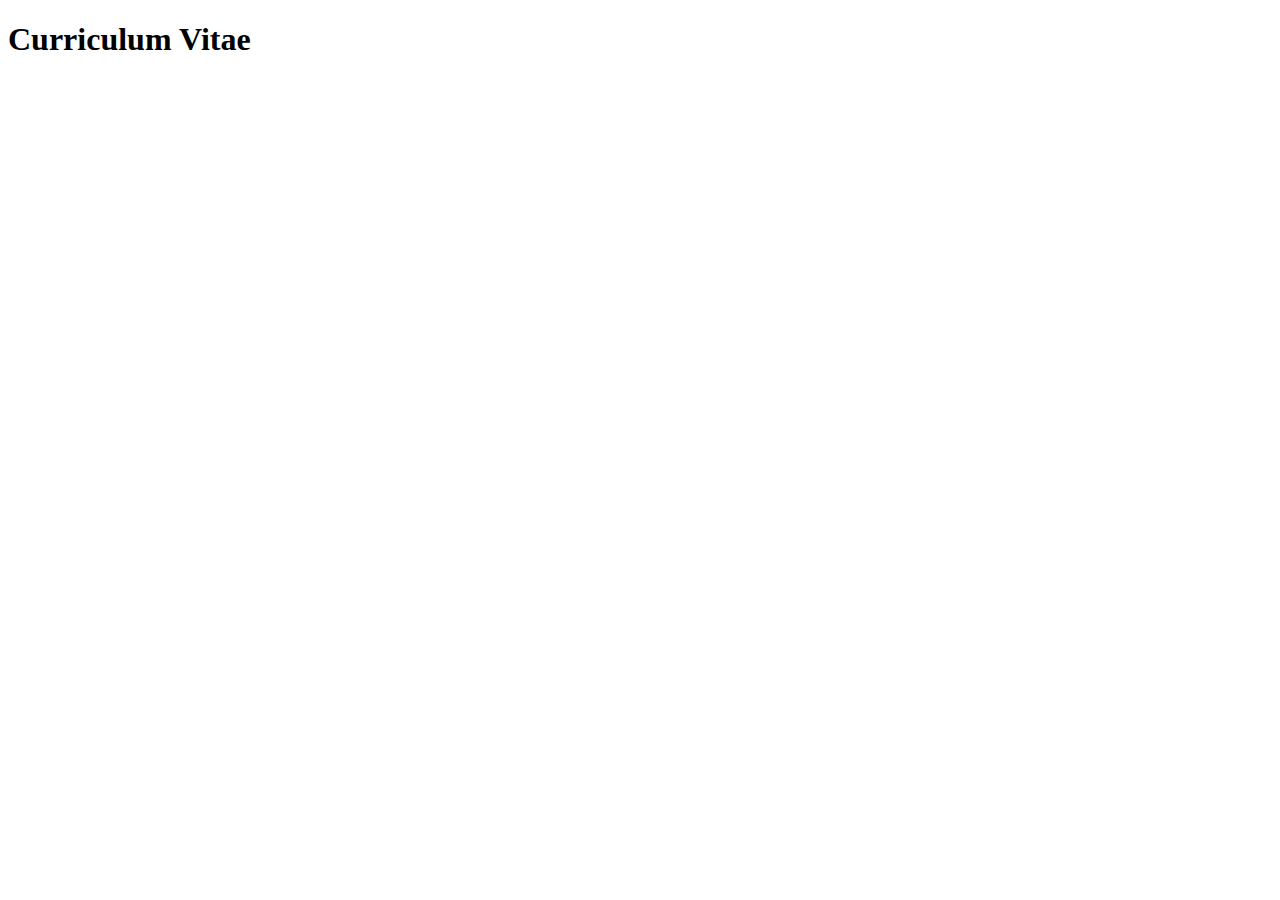
==== src/index.html @ bae85d62 "commit" ====
<!DOCTYPE html>
<html lang="en">
<head>
    <meta charset="UTF-8">
    <meta name="viewport" content="width=device-width, initial-scale=1.0">
    
    <title>Curriculum Vitae</title>
    <link rel="stylesheet" type="text/css" href="style.css">
</head>
<body>
    <div class="header"><h1>Curriculum Vitae</h1></div>
    <div class="bio"> </div>      
</body>
</html>
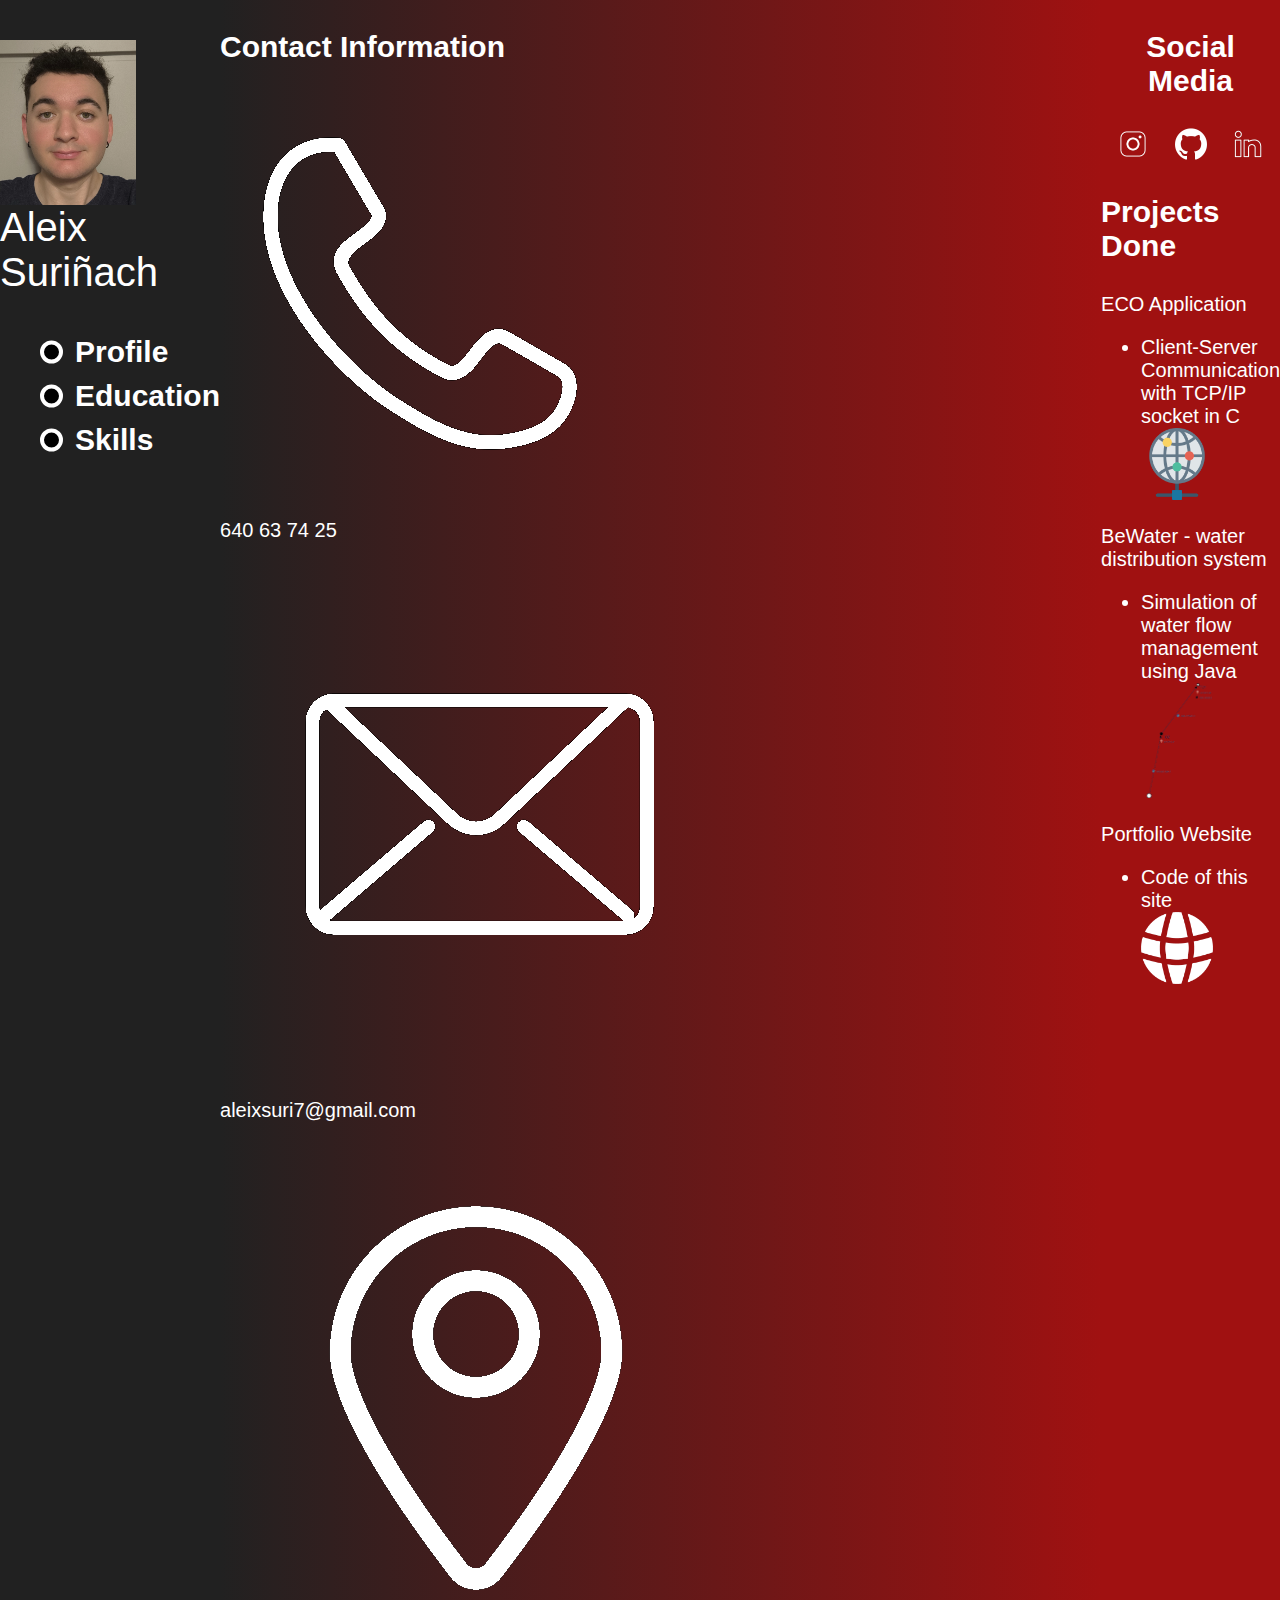
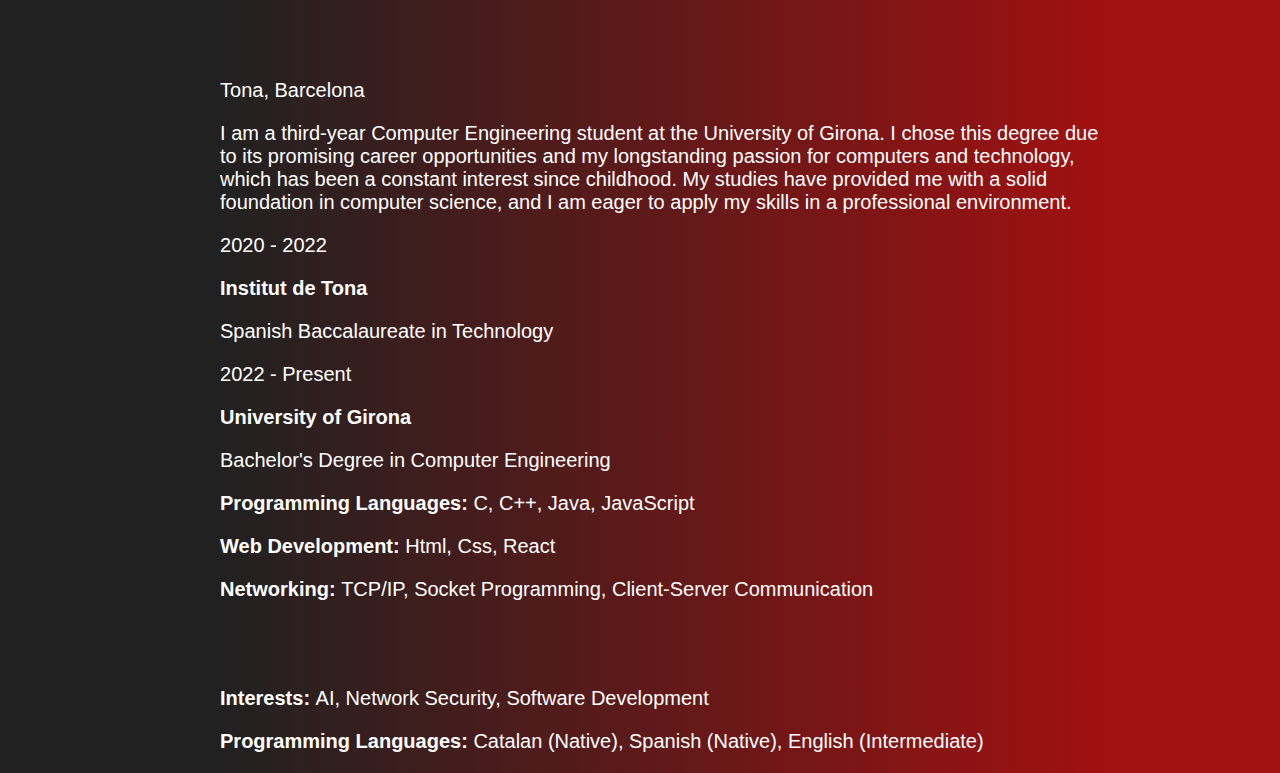
==== commit b00e6c6e: "html fet" ====
--- a/src/index.html
+++ b/src/index.html
@@ -6,9 +6,138 @@
     
     <title>Curriculum Vitae</title>
     <link rel="stylesheet" type="text/css" href="style.css">
+    <link rel="stylesheet" type="text/css" href="elements.css">
 </head>
 <body>
-    <div class="header"><h1>Curriculum Vitae</h1></div>
-    <div class="bio"> </div>      
+    <div id="CV">
+        <div id="firstFrame">
+            <!-- Profile picture and Name -->
+            <div class="intro">
+                <img id="selfie" src="img/selfie.jpg" alt="Selfie of me"> 
+                <p id="name">Aleix Suriñach</p>
+            </div> 
+
+            <!-- Sections -->
+            <div>
+                <ul id="sections" class="title">
+                    <li>Profile</li>
+                    <li>Education</li>
+                    <li>Skills</li>
+                </ul>
+            </div>
+        </div>
+
+        <div id="midFrame">
+            <!-- Contact Information -->
+            <div class="contactInfo">
+                <p class="title">Contact Information</p>
+                <div>
+                    <img id="phone" src="img/phoneIcon.png" alt="Phone Icon">
+                    <p>640 63 74 25</p>
+                </div>
+                
+                <div>
+                    <img id="mail" src="img/mailIcon.png" alt="Mail Icon">
+                    <p>aleixsuri7@gmail.com</p>
+                </div>
+                
+                <div>
+                    <img id="location" src="img/locationIcon.png" alt="Location Icon">
+                    <p>Tona, Barcelona</p>
+                </div>
+            </div>
+                
+            <!-- Profile text -->
+            <div class="profileText">
+                <p>I am a third-year Computer Engineering student at the University of
+                    Girona. I chose this degree due to its promising career opportunities
+                    and my longstanding passion for computers and technology, which
+                    has been a constant interest since childhood. My studies have
+                    provided me with a solid foundation in computer science, and I am
+                    eager to apply my skills in a professional environment.
+                </p> 
+            </div>
+                
+            <!-- Education -->
+            <div class="education">
+                <div>
+                    <p>2020 - 2022</p>
+                    <p><b>Institut de Tona</b></p>
+                    <p>Spanish Baccalaureate in Technology</p>
+                </div>
+                
+                <div>    
+                    <p>2022 - Present</p>
+                    <p><b>University of Girona</b></p>
+                    <p>Bachelor's Degree in Computer Engineering</p>
+                </div>
+            </div>
+
+            <!-- Skills -->
+            <div class="skills">
+                <p><b>Programming Languages: </b>C, C++, Java, JavaScript</p> 
+                <p><b>Web Development: </b>Html, Css, React</p> 
+                <p><b>Networking: </b>TCP/IP, Socket Programming, Client-Server Communication</p> 
+                <br>
+                <br>
+                <p><b>Interests: </b>AI, Network Security, Software Development</p> 
+                <p><b>Programming Languages: </b>Catalan (Native), Spanish (Native), English (Intermediate)</p> 
+            </div>
+        </div>
+
+        <div id="lastFrame">
+            <!-- Social Media -->
+            <div class="socialMedia">
+                <p class="title">Social Media</p>
+                
+                <div><a href="https://www.instagram.com/aleixsuri_/" target="_blank">
+                    <img src="img/igIcon.png" alt="Instagram Icon">
+                </a></div>
+
+                <div><a href="https://github.com/AleixSuri" target="_blank">
+                    <img src="img/githubIcon.png" alt="GitHub Icon">
+                </a></div>
+                
+                <div><a href="https://www.linkedin.com/in/aleix-suriñach-cobos-a719021a8/" target="_blank">
+                    <img src="img/linkedinIcon.png" alt="Linkedin Icon">
+                </a></div>
+            </div>
+
+            <!-- Projects Done -->
+            <div class="projects">
+                <div>
+                    <p class="title">Projects Done</p>
+                    <p>ECO Application</p>
+                    <ul>
+                        <li>Client-Server Communication with TCP/IP socket in C</li>
+                        <a href="https://github.com/AleixSuri/ECO-Application" target="_blank">
+                            <img src="img/xarxaInternet.png" alt="Internet Web Img">
+                        </a>    
+                    </ul>
+                </div>
+
+                <div>
+                    <p>BeWater - water distribution system</p>
+                    <ul>
+                        <li>Simulation of water flow management using Java</li>
+                        <a href="https://github.com/AleixSuri/Water-Distribution-System" target="_blank">
+                            <img src="img/xarxaAigua.png" alt="Distribution Diagram">
+                        </a>
+                    </ul>
+                </div>
+
+                <div>
+                    <p>Portfolio Website</p>
+                    <ul>
+                        <li>Code of this site</li>
+                        <a href="https://github.com/AleixSuri/CV_Website" target="_blank">
+                            <img src="img/website.png" alt="Website Icon">
+                        </a>
+                    </ul>
+                </div>
+            </div>
+            
+        </div>
+    </div>
 </body>
 </html>--- a/src/style.css
+++ b/src/style.css
@@ -0,0 +1,15 @@
+body{
+    margin: 0px;
+    font-family: 'Roboto', sans-serif;
+    color: #ffffff;
+    font-size: 20px;
+}
+
+.title{
+    font-weight: bold;
+    font-size: 30px;
+}
+
+#name{
+    font-size: 40px;
+}
--- a/src/elements.css
+++ b/src/elements.css
@@ -0,0 +1,70 @@
+#CV{
+    /* container */
+    display: flex;
+}
+
+#firstFrame{
+    background-color: #212121;
+}
+
+#midFrame{
+    background: linear-gradient(to right, #212121, #A01111);
+}
+
+#lastFrame{
+    background-color: #A01111;
+}
+
+#firsFrame, #lastFrame{
+    width: 25%;
+}
+
+
+#selfie{
+    width: 136px;
+    height: 165px;
+    float: left;;
+}
+
+#sections{
+    list-style: none;
+}
+
+#sections li{
+    position: relative; /* Necessari per posicionar el pseudo-element */
+    padding-left: 35px; /* Espai a l'esquerra per al cercle */
+    margin-bottom: 10px; /* Espai entre els elements de la llista */
+}
+
+#sections li::before{
+    content: ''; /* Crea un contingut buit */
+    position: absolute; /* Posicionament absolut */
+    left: 0; /* A l'esquerra */
+    top: 50%; /* Centrat verticalment */
+    transform: translateY(-50%); /* Centrat verticalment */
+    width: 15px; /* Amplada del cercle */
+    height: 15px; /* Altura del cercle */
+    background-color: black; /* Color del cercle (fons) */
+    border: 4px solid white; /* Borde gruixut */
+    border-radius: 50%; /*Fa que sigui un cercle*/
+}
+
+.socialMedia{
+    text-align: center;
+    margin: 20px 0;
+    /* display: flex;
+    justify-content: space-between; */
+}
+
+.socialMedia div{
+    display: inline-block;
+    margin: 0 10px;
+}
+
+.socialMedia img{
+    width: 32px;
+}
+
+.projects img{
+    width: 72px;
+}
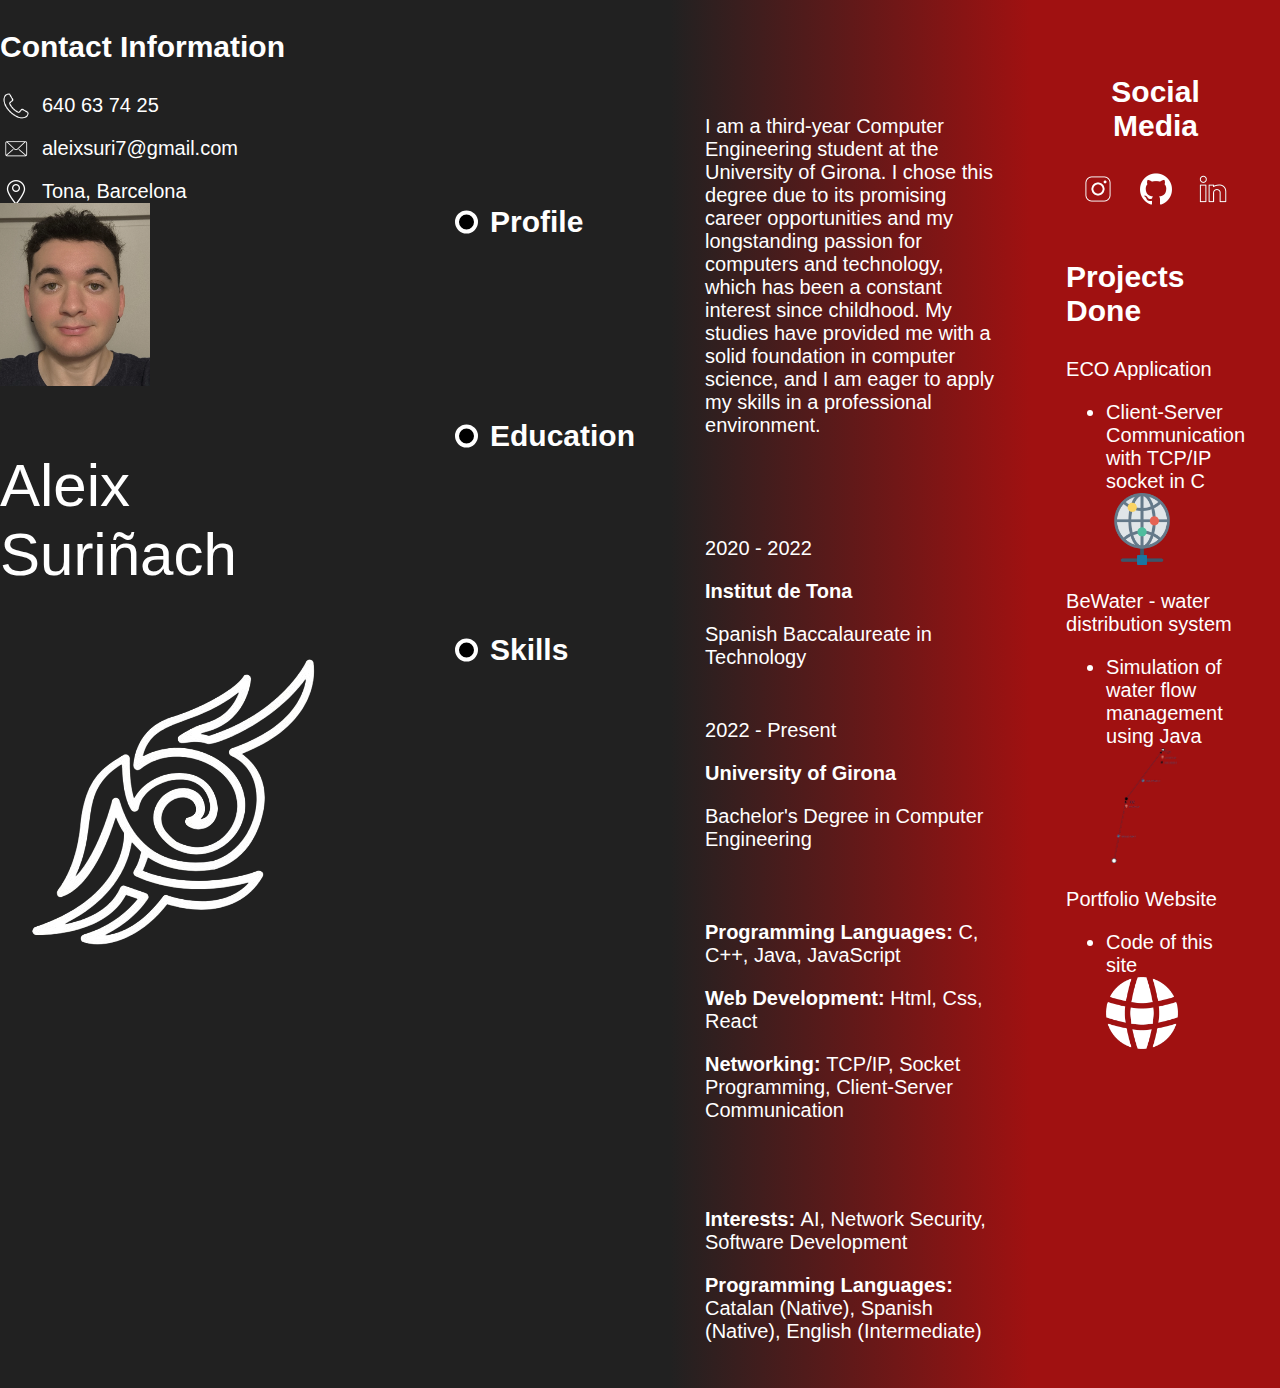
==== commit e7859a56: "new CV" ====
--- a/src/index.html
+++ b/src/index.html
@@ -10,24 +10,7 @@
 </head>
 <body>
     <div id="CV">
-        <div id="firstFrame">
-            <!-- Profile picture and Name -->
-            <div class="intro">
-                <img id="selfie" src="img/selfie.jpg" alt="Selfie of me"> 
-                <p id="name">Aleix Suriñach</p>
-            </div> 
-
-            <!-- Sections -->
-            <div>
-                <ul id="sections" class="title">
-                    <li>Profile</li>
-                    <li>Education</li>
-                    <li>Skills</li>
-                </ul>
-            </div>
-        </div>
-
-        <div id="midFrame">
+        <header>
             <!-- Contact Information -->
             <div class="contactInfo">
                 <p class="title">Contact Information</p>
@@ -46,6 +29,56 @@
                     <p>Tona, Barcelona</p>
                 </div>
             </div>
+
+            <!-- Img & Name -->
+            <div>
+                <div class="prPic">
+                    <div class="backgroundImg">
+                        <img id="selfie" src="img/selfie.jpg" alt="Selfie of me"> 
+                    </div>
+                    <p id="name">Aleix Suriñach</p>
+                </div> 
+            </div>
+
+            <img id="decoration" src="img/rune.png" alt="Image of a rune">
+        </header>
+
+        <!-- Container 1 (Profile, Education, Skills)-->
+        <section>
+
+        </section>
+
+        <!-- Container 2 (Projects)-->
+        <section>
+
+        </section>
+
+        <!-- Social Media -->
+        <footer>
+
+        </footer>
+
+
+
+        <div id="firstFrame">
+            <!-- Profile picture and Name -->
+            
+
+            <!-- Sections -->
+            <div>
+                <ul id="sections" class="title">
+                    <li>Profile</li>
+                    <li>Education</li>
+                    <li>Skills</li>
+                </ul>
+            </div>
+        </div>
+
+        <div id="midFrame">
+            <!-- Contact Information -->
+            <div class="contactInfo">
+                
+            </div>
                 
             <!-- Profile text -->
             <div class="profileText">
@@ -62,14 +95,18 @@
             <div class="education">
                 <div>
                     <p>2020 - 2022</p>
-                    <p><b>Institut de Tona</b></p>
-                    <p>Spanish Baccalaureate in Technology</p>
+                    <div>
+                        <p><b>Institut de Tona</b></p>
+                        <p>Spanish Baccalaureate in Technology</p>
+                    </div>
                 </div>
                 
                 <div>    
                     <p>2022 - Present</p>
-                    <p><b>University of Girona</b></p>
-                    <p>Bachelor's Degree in Computer Engineering</p>
+                    <div>
+                        <p><b>University of Girona</b></p>
+                        <p>Bachelor's Degree in Computer Engineering</p>
+                    </div>    
                 </div>
             </div>
 
@@ -136,7 +173,7 @@
                     </ul>
                 </div>
             </div>
-            
+
         </div>
     </div>
 </body>
--- a/src/style.css
+++ b/src/style.css
@@ -1,3 +1,5 @@
+/* Font-size's, color, img px... */
+
 body{
     margin: 0px;
     font-family: 'Roboto', sans-serif;
@@ -11,5 +13,13 @@
 }
 
 #name{
-    font-size: 40px;
+    font-size: 60px;
 }
+
+header{
+    background-color: #212121;
+}
+
+decoration{
+
+}--- a/src/elements.css
+++ b/src/elements.css
@@ -1,10 +1,20 @@
+/* Elements settings */
+
+/* ----------------- 
+   Main Container
+----------------- */
 #CV{
-    /* container */
     display: flex;
+    flex-direction: row;
 }
 
+
+/* ----------------- 
+   3 Blocks
+----------------- */
 #firstFrame{
     background-color: #212121;
+    
 }
 
 #midFrame{
@@ -15,25 +25,42 @@
     background-color: #A01111;
 }
 
-#firsFrame, #lastFrame{
-    width: 25%;
+#firstFrame,#midFrame,#lastFrame {
+    display: flex;
+    flex-direction: column;
+    padding: 25px 35px;
 }
 
 
-#selfie{
-    width: 136px;
-    height: 165px;
-    float: left;;
+/* ----------------- 
+    Profile img
+----------------- */
+.intro{
+    display: flex;
+    align-items: center;
 }
 
+#selfie{
+    width: 150px;
+    padding-right: 25px;
+}
+
+
+/* ----------------- 
+   Sections
+----------------- */
 #sections{
     list-style: none;
+    margin: 0;
+    padding-top: 90px;
+    padding-left: 90px;
 }
 
 #sections li{
     position: relative; /* Necessari per posicionar el pseudo-element */
     padding-left: 35px; /* Espai a l'esquerra per al cercle */
-    margin-bottom: 10px; /* Espai entre els elements de la llista */
+    padding-top: 90px;
+    padding-bottom: 90px;
 }
 
 #sections li::before{
@@ -49,6 +76,46 @@
     border-radius: 50%; /*Fa que sigui un cercle*/
 }
 
+
+/* ----------------- 
+   Contact Information
+----------------- */
+.contactInfo div{
+    display: flex;
+    align-items: center;
+    margin: -20px 0;
+}
+
+.contactInfo img{
+    width: 32px;
+    margin-right: 10px;
+}
+
+
+/* ----------------- 
+   Profile text
+----------------- */
+.profileText{
+    margin-top: 70px;
+    margin-bottom: 60px;
+}
+
+
+/* ----------------- 
+   Education
+----------------- */
+.education div div{
+    margin-bottom: 50px;
+}
+
+
+/* ----------------- 
+   Skills
+----------------- */
+
+/* ----------------- 
+   Social Media
+----------------- */
 .socialMedia{
     text-align: center;
     margin: 20px 0;
@@ -65,6 +132,10 @@
     width: 32px;
 }
 
+
+/* ----------------- 
+   Projects Done
+----------------- */
 .projects img{
     width: 72px;
 }
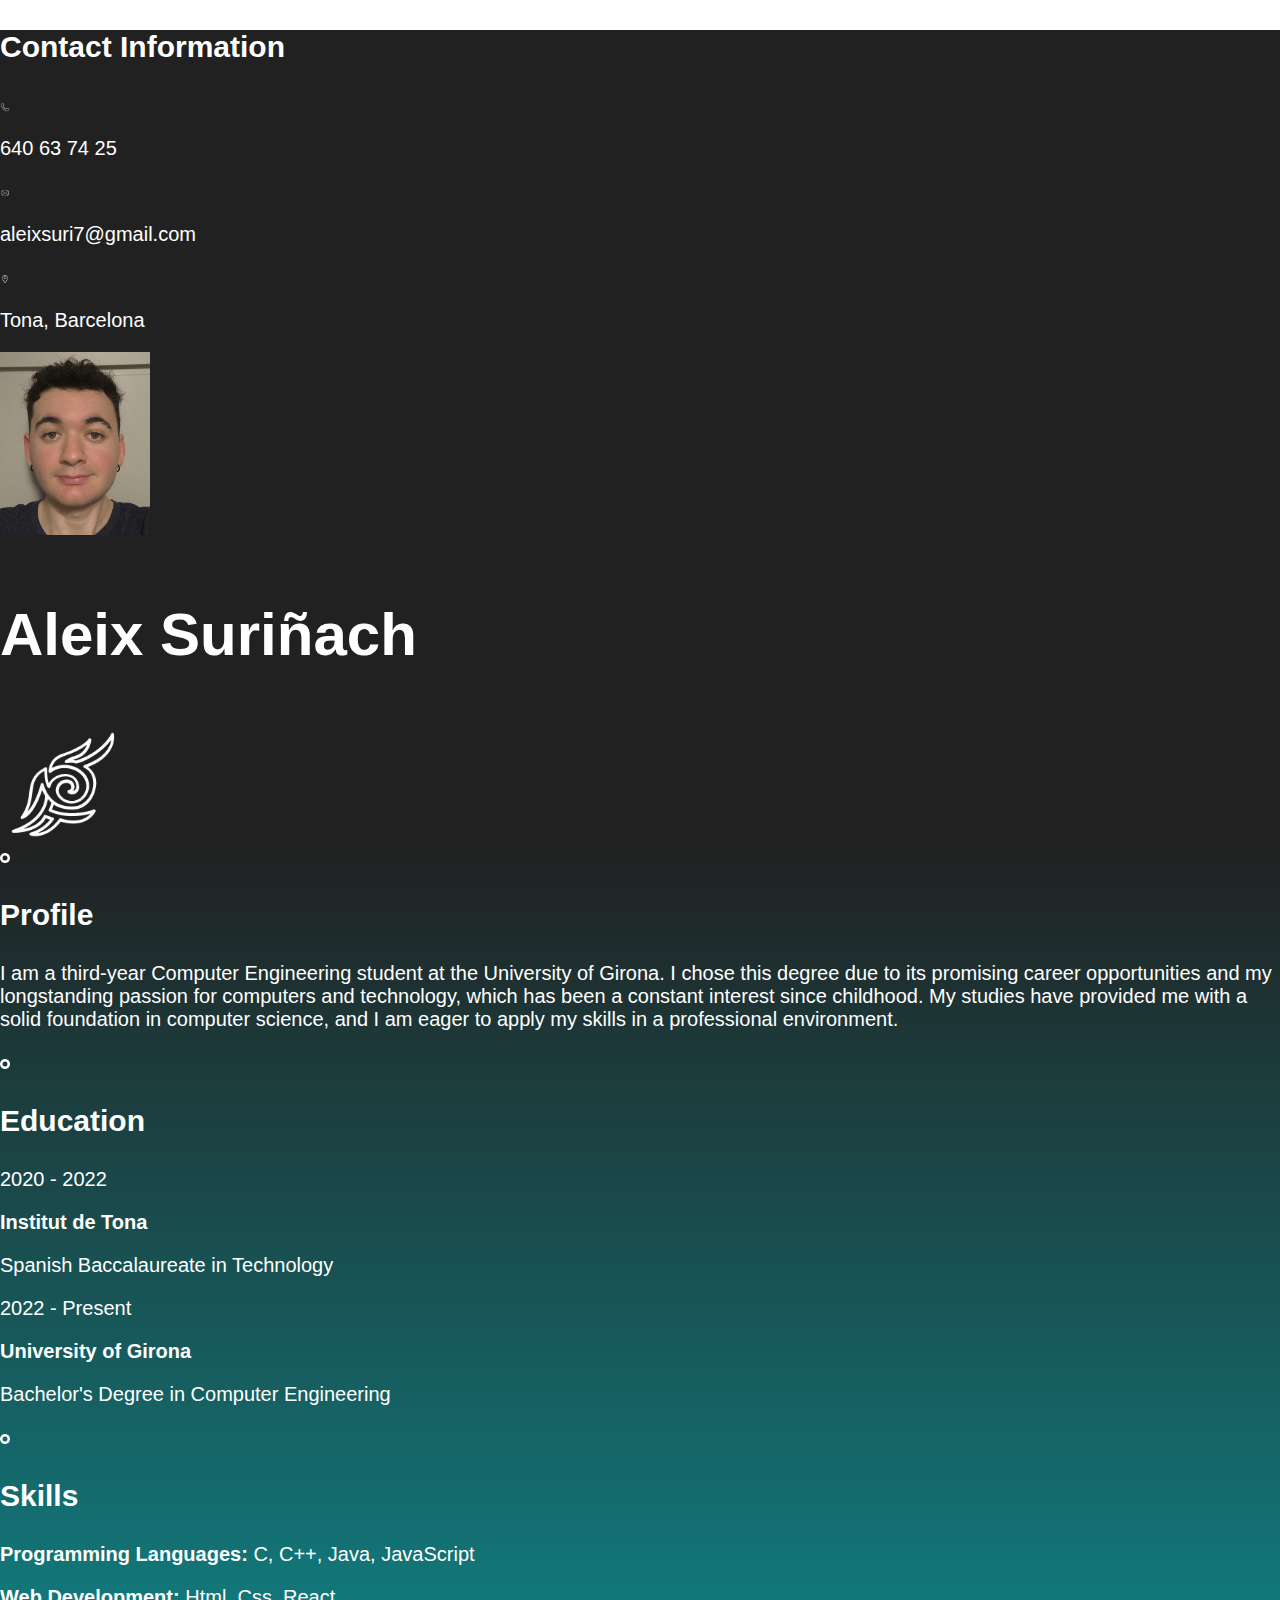
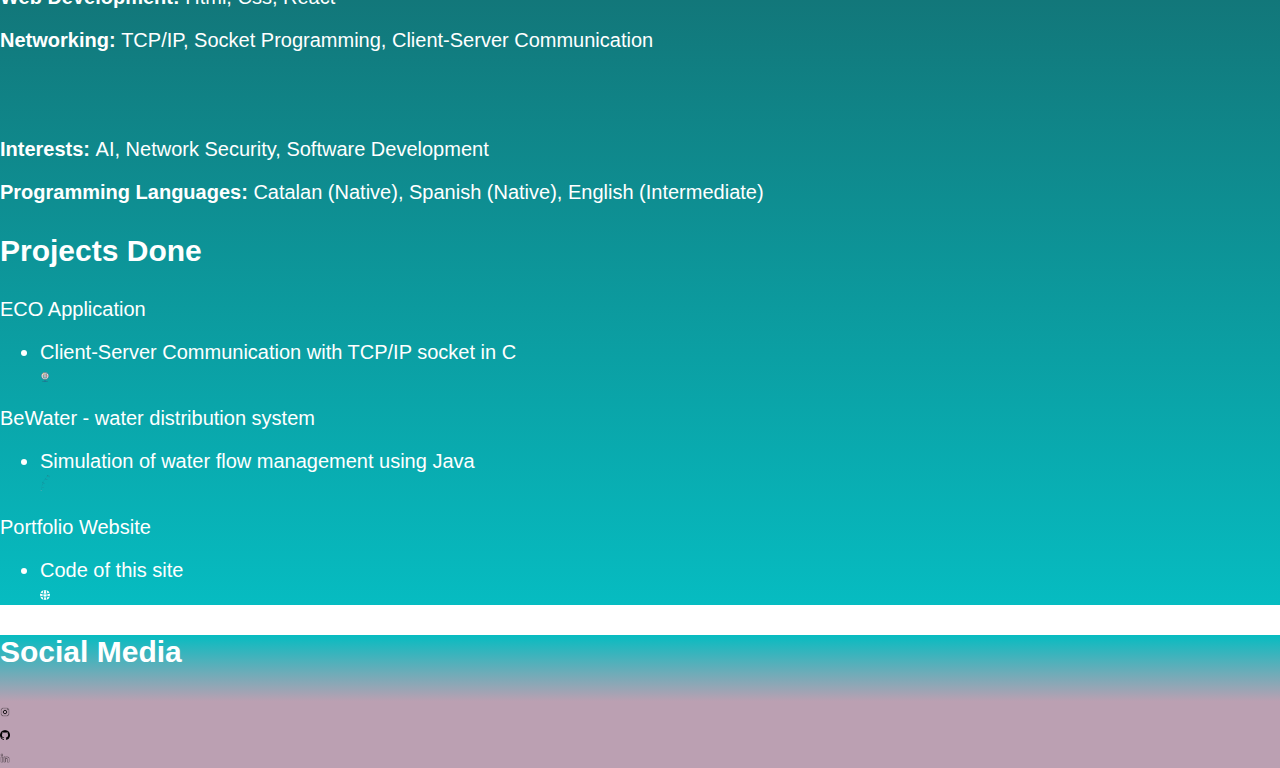
==== commit 5dbad659: "new CV" ====
--- a/src/index.html
+++ b/src/index.html
@@ -9,172 +9,155 @@
     <link rel="stylesheet" type="text/css" href="elements.css">
 </head>
 <body>
-    <div id="CV">
-        <header>
-            <!-- Contact Information -->
-            <div class="contactInfo">
-                <p class="title">Contact Information</p>
-                <div>
-                    <img id="phone" src="img/phoneIcon.png" alt="Phone Icon">
-                    <p>640 63 74 25</p>
-                </div>
-                
-                <div>
-                    <img id="mail" src="img/mailIcon.png" alt="Mail Icon">
-                    <p>aleixsuri7@gmail.com</p>
-                </div>
-                
-                <div>
-                    <img id="location" src="img/locationIcon.png" alt="Location Icon">
-                    <p>Tona, Barcelona</p>
-                </div>
+    <header>
+        <!-- Contact Information -->
+        <div class="contactInfo">
+            <p class="title">Contact Information</p>
+            <div>
+                <img id="phone" src="img/phoneIcon.png" alt="Phone Icon">
+                <p>640 63 74 25</p>
             </div>
-
-            <!-- Img & Name -->
+            
             <div>
-                <div class="prPic">
-                    <div class="backgroundImg">
-                        <img id="selfie" src="img/selfie.jpg" alt="Selfie of me"> 
-                    </div>
-                    <p id="name">Aleix Suriñach</p>
-                </div> 
+                <img id="mail" src="img/mailIcon.png" alt="Mail Icon">
+                <p>aleixsuri7@gmail.com</p>
             </div>
-
-            <img id="decoration" src="img/rune.png" alt="Image of a rune">
-        </header>
-
-        <!-- Container 1 (Profile, Education, Skills)-->
-        <section>
-
-        </section>
-
-        <!-- Container 2 (Projects)-->
-        <section>
-
-        </section>
-
-        <!-- Social Media -->
-        <footer>
-
-        </footer>
-
-
-
-        <div id="firstFrame">
-            <!-- Profile picture and Name -->
             
-
-            <!-- Sections -->
             <div>
-                <ul id="sections" class="title">
-                    <li>Profile</li>
-                    <li>Education</li>
-                    <li>Skills</li>
-                </ul>
+                <img id="location" src="img/locationIcon.png" alt="Location Icon">
+                <p>Tona, Barcelona</p>
             </div>
         </div>
 
-        <div id="midFrame">
-            <!-- Contact Information -->
-            <div class="contactInfo">
+        <!-- Img & Name -->
+        <div>
+            <div class="prPic">
+                <div class="backgroundImg">
+                    <img id="selfie" src="img/selfie.jpg" alt="Selfie of me"> 
+                </div>
+                <p id="name">Aleix Suriñach</p>
+            </div> 
+        </div>
+
+        <img id="decoration" src="img/rune.png" alt="Image of a rune">
+    </header>
+
+    
+    <div class="main">
+        <!-- Container 1 (Profile, Education, Skills)-->
+        <section>
+            <!-- Profile -->
+            <div>
+                <div>
+                    <img src="img/circle.png" alt="Circle img">
+                    <p class="title">Profile</p>
+                </div>
+                <div class="profileText">
+                    <p>I am a third-year Computer Engineering student at the University of
+                        Girona. I chose this degree due to its promising career opportunities
+                        and my longstanding passion for computers and technology, which
+                        has been a constant interest since childhood. My studies have
+                        provided me with a solid foundation in computer science, and I am
+                        eager to apply my skills in a professional environment.
+                    </p> 
+                </div>
+            </div>
+            
+            <!-- Education -->
+            <div>
+                <div>
+                    <img src="img/circle.png" alt="Circle img">
+                    <p class="title">Education</p>
+                </div>
+                <div class="education">
+                    <div>
+                        <p>2020 - 2022</p>
+                        <div>
+                            <p><b>Institut de Tona</b></p>
+                            <p>Spanish Baccalaureate in Technology</p>
+                        </div>
+                    </div>
                 
-            </div>
-                
-            <!-- Profile text -->
-            <div class="profileText">
-                <p>I am a third-year Computer Engineering student at the University of
-                    Girona. I chose this degree due to its promising career opportunities
-                    and my longstanding passion for computers and technology, which
-                    has been a constant interest since childhood. My studies have
-                    provided me with a solid foundation in computer science, and I am
-                    eager to apply my skills in a professional environment.
-                </p> 
-            </div>
-                
-            <!-- Education -->
-            <div class="education">
-                <div>
-                    <p>2020 - 2022</p>
-                    <div>
-                        <p><b>Institut de Tona</b></p>
-                        <p>Spanish Baccalaureate in Technology</p>
+                    <div>    
+                        <p>2022 - Present</p>
+                        <div>
+                            <p><b>University of Girona</b></p>
+                            <p>Bachelor's Degree in Computer Engineering</p>
+                        </div>    
                     </div>
                 </div>
-                
-                <div>    
-                    <p>2022 - Present</p>
-                    <div>
-                        <p><b>University of Girona</b></p>
-                        <p>Bachelor's Degree in Computer Engineering</p>
-                    </div>    
+            </div>    
+        
+        
+            <!-- Skills -->
+            <div>
+                <div>
+                    <img src="img/circle.png" alt="Circle img">
+                    <p class="title">Skills</p>
+                </div>
+                <div class="skills">
+                    <p><b>Programming Languages: </b>C, C++, Java, JavaScript</p> 
+                    <p><b>Web Development: </b>Html, Css, React</p> 
+                    <p><b>Networking: </b>TCP/IP, Socket Programming, Client-Server Communication</p> 
+                    <br>
+                    <br>
+                    <p><b>Interests: </b>AI, Network Security, Software Development</p> 
+                    <p><b>Programming Languages: </b>Catalan (Native), Spanish (Native), English (Intermediate)</p> 
                 </div>
             </div>
-
-            <!-- Skills -->
-            <div class="skills">
-                <p><b>Programming Languages: </b>C, C++, Java, JavaScript</p> 
-                <p><b>Web Development: </b>Html, Css, React</p> 
-                <p><b>Networking: </b>TCP/IP, Socket Programming, Client-Server Communication</p> 
-                <br>
-                <br>
-                <p><b>Interests: </b>AI, Network Security, Software Development</p> 
-                <p><b>Programming Languages: </b>Catalan (Native), Spanish (Native), English (Intermediate)</p> 
+        
+        </section>
+    
+        <!-- Container 2 (Projects)-->
+        <section>
+            <div>
+                <p class="title">Projects Done</p>
+                <p>ECO Application</p>
+                <ul>
+                    <li>Client-Server Communication with TCP/IP socket in C</li>
+                    <a href="https://github.com/AleixSuri/ECO-Application" target="_blank">
+                        <img src="img/xarxaInternet.png" alt="Internet Web Img">
+                    </a>    
+                </ul>
             </div>
-        </div>
-
-        <div id="lastFrame">
-            <!-- Social Media -->
-            <div class="socialMedia">
-                <p class="title">Social Media</p>
-                
-                <div><a href="https://www.instagram.com/aleixsuri_/" target="_blank">
-                    <img src="img/igIcon.png" alt="Instagram Icon">
-                </a></div>
-
-                <div><a href="https://github.com/AleixSuri" target="_blank">
-                    <img src="img/githubIcon.png" alt="GitHub Icon">
-                </a></div>
-                
-                <div><a href="https://www.linkedin.com/in/aleix-suriñach-cobos-a719021a8/" target="_blank">
-                    <img src="img/linkedinIcon.png" alt="Linkedin Icon">
-                </a></div>
-            </div>
-
-            <!-- Projects Done -->
-            <div class="projects">
-                <div>
-                    <p class="title">Projects Done</p>
-                    <p>ECO Application</p>
-                    <ul>
-                        <li>Client-Server Communication with TCP/IP socket in C</li>
-                        <a href="https://github.com/AleixSuri/ECO-Application" target="_blank">
-                            <img src="img/xarxaInternet.png" alt="Internet Web Img">
-                        </a>    
+            
+            <div>
+                <p>BeWater - water distribution system</p>
+                <ul>
+                    <li>Simulation of water flow management using Java</li>
+                    <a href="https://github.com/AleixSuri/Water-Distribution-System" target="_blank">
+                        <img src="img/xarxaAigua.png" alt="Distribution Diagram">
+                    </a>
                     </ul>
                 </div>
-
-                <div>
-                    <p>BeWater - water distribution system</p>
-                    <ul>
-                        <li>Simulation of water flow management using Java</li>
-                        <a href="https://github.com/AleixSuri/Water-Distribution-System" target="_blank">
-                            <img src="img/xarxaAigua.png" alt="Distribution Diagram">
-                        </a>
-                    </ul>
-                </div>
-
-                <div>
-                    <p>Portfolio Website</p>
-                    <ul>
-                        <li>Code of this site</li>
-                        <a href="https://github.com/AleixSuri/CV_Website" target="_blank">
-                            <img src="img/website.png" alt="Website Icon">
-                        </a>
-                    </ul>
-                </div>
+            
+            <div>
+                <p>Portfolio Website</p>
+                <ul>
+                    <li>Code of this site</li>
+                    <a href="https://github.com/AleixSuri/CV_Website" target="_blank">
+                        <img src="img/website.png" alt="Website Icon">
+                    </a>
+                </ul>
             </div>
-
-        </div>
+        </section>
     </div>
+    
+    <!-- Social Media -->
+    <footer>
+        <p class="title">Social Media</p>
+        
+        <div><a href="https://www.instagram.com/aleixsuri_/" target="_blank">
+            <img src="img/igIconB.png" alt="Instagram Icon">
+        </a></div>
+        
+        <div><a href="https://github.com/AleixSuri" target="_blank">
+            <img src="img/githubIconB.png" alt="GitHub Icon">
+        </a></div>
+        
+        <div><a href="https://www.linkedin.com/in/aleix-suriñach-cobos-a719021a8/" target="_blank">
+            <img src="img/linkedinIconB.png" alt="Linkedin Icon">
+        </a></div>
+    </footer>
 </body>
 </html>--- a/src/style.css
+++ b/src/style.css
@@ -1,7 +1,7 @@
 /* Font-size's, color, img px... */
 
 body{
-    margin: 0px;
+    margin: 0;
     font-family: 'Roboto', sans-serif;
     color: #ffffff;
     font-size: 20px;
@@ -14,12 +14,25 @@
 
 #name{
     font-size: 60px;
+    font-weight: bold;
+}
+
+#decoration{
+    width: 120px;
 }
 
 header{
     background-color: #212121;
 }
 
-decoration{
+.main{
+    background: linear-gradient(#212121, #06bcc1);
+}
 
+footer{
+    background: linear-gradient(#06bcc1, #BBA0B2 50%);
+}
+
+body img{
+    width: 10px;
 }--- a/src/elements.css
+++ b/src/elements.css
@@ -1,141 +1,9 @@
 /* Elements settings */
 
 /* ----------------- 
-   Main Container
+   ¿¿¿¿
 ----------------- */
-#CV{
-    display: flex;
-    flex-direction: row;
-}
-
-
-/* ----------------- 
-   3 Blocks
------------------ */
-#firstFrame{
-    background-color: #212121;
-    
-}
-
-#midFrame{
-    background: linear-gradient(to right, #212121, #A01111);
-}
-
-#lastFrame{
-    background-color: #A01111;
-}
-
-#firstFrame,#midFrame,#lastFrame {
-    display: flex;
-    flex-direction: column;
-    padding: 25px 35px;
-}
-
-
-/* ----------------- 
-    Profile img
------------------ */
-.intro{
-    display: flex;
-    align-items: center;
-}
 
 #selfie{
     width: 150px;
-    padding-right: 25px;
-}
-
-
-/* ----------------- 
-   Sections
------------------ */
-#sections{
-    list-style: none;
-    margin: 0;
-    padding-top: 90px;
-    padding-left: 90px;
-}
-
-#sections li{
-    position: relative; /* Necessari per posicionar el pseudo-element */
-    padding-left: 35px; /* Espai a l'esquerra per al cercle */
-    padding-top: 90px;
-    padding-bottom: 90px;
-}
-
-#sections li::before{
-    content: ''; /* Crea un contingut buit */
-    position: absolute; /* Posicionament absolut */
-    left: 0; /* A l'esquerra */
-    top: 50%; /* Centrat verticalment */
-    transform: translateY(-50%); /* Centrat verticalment */
-    width: 15px; /* Amplada del cercle */
-    height: 15px; /* Altura del cercle */
-    background-color: black; /* Color del cercle (fons) */
-    border: 4px solid white; /* Borde gruixut */
-    border-radius: 50%; /*Fa que sigui un cercle*/
-}
-
-
-/* ----------------- 
-   Contact Information
------------------ */
-.contactInfo div{
-    display: flex;
-    align-items: center;
-    margin: -20px 0;
-}
-
-.contactInfo img{
-    width: 32px;
-    margin-right: 10px;
-}
-
-
-/* ----------------- 
-   Profile text
------------------ */
-.profileText{
-    margin-top: 70px;
-    margin-bottom: 60px;
-}
-
-
-/* ----------------- 
-   Education
------------------ */
-.education div div{
-    margin-bottom: 50px;
-}
-
-
-/* ----------------- 
-   Skills
------------------ */
-
-/* ----------------- 
-   Social Media
------------------ */
-.socialMedia{
-    text-align: center;
-    margin: 20px 0;
-    /* display: flex;
-    justify-content: space-between; */
-}
-
-.socialMedia div{
-    display: inline-block;
-    margin: 0 10px;
-}
-
-.socialMedia img{
-    width: 32px;
-}
-
-
-/* ----------------- 
-   Projects Done
------------------ */
-.projects img{
-    width: 72px;
-}
+}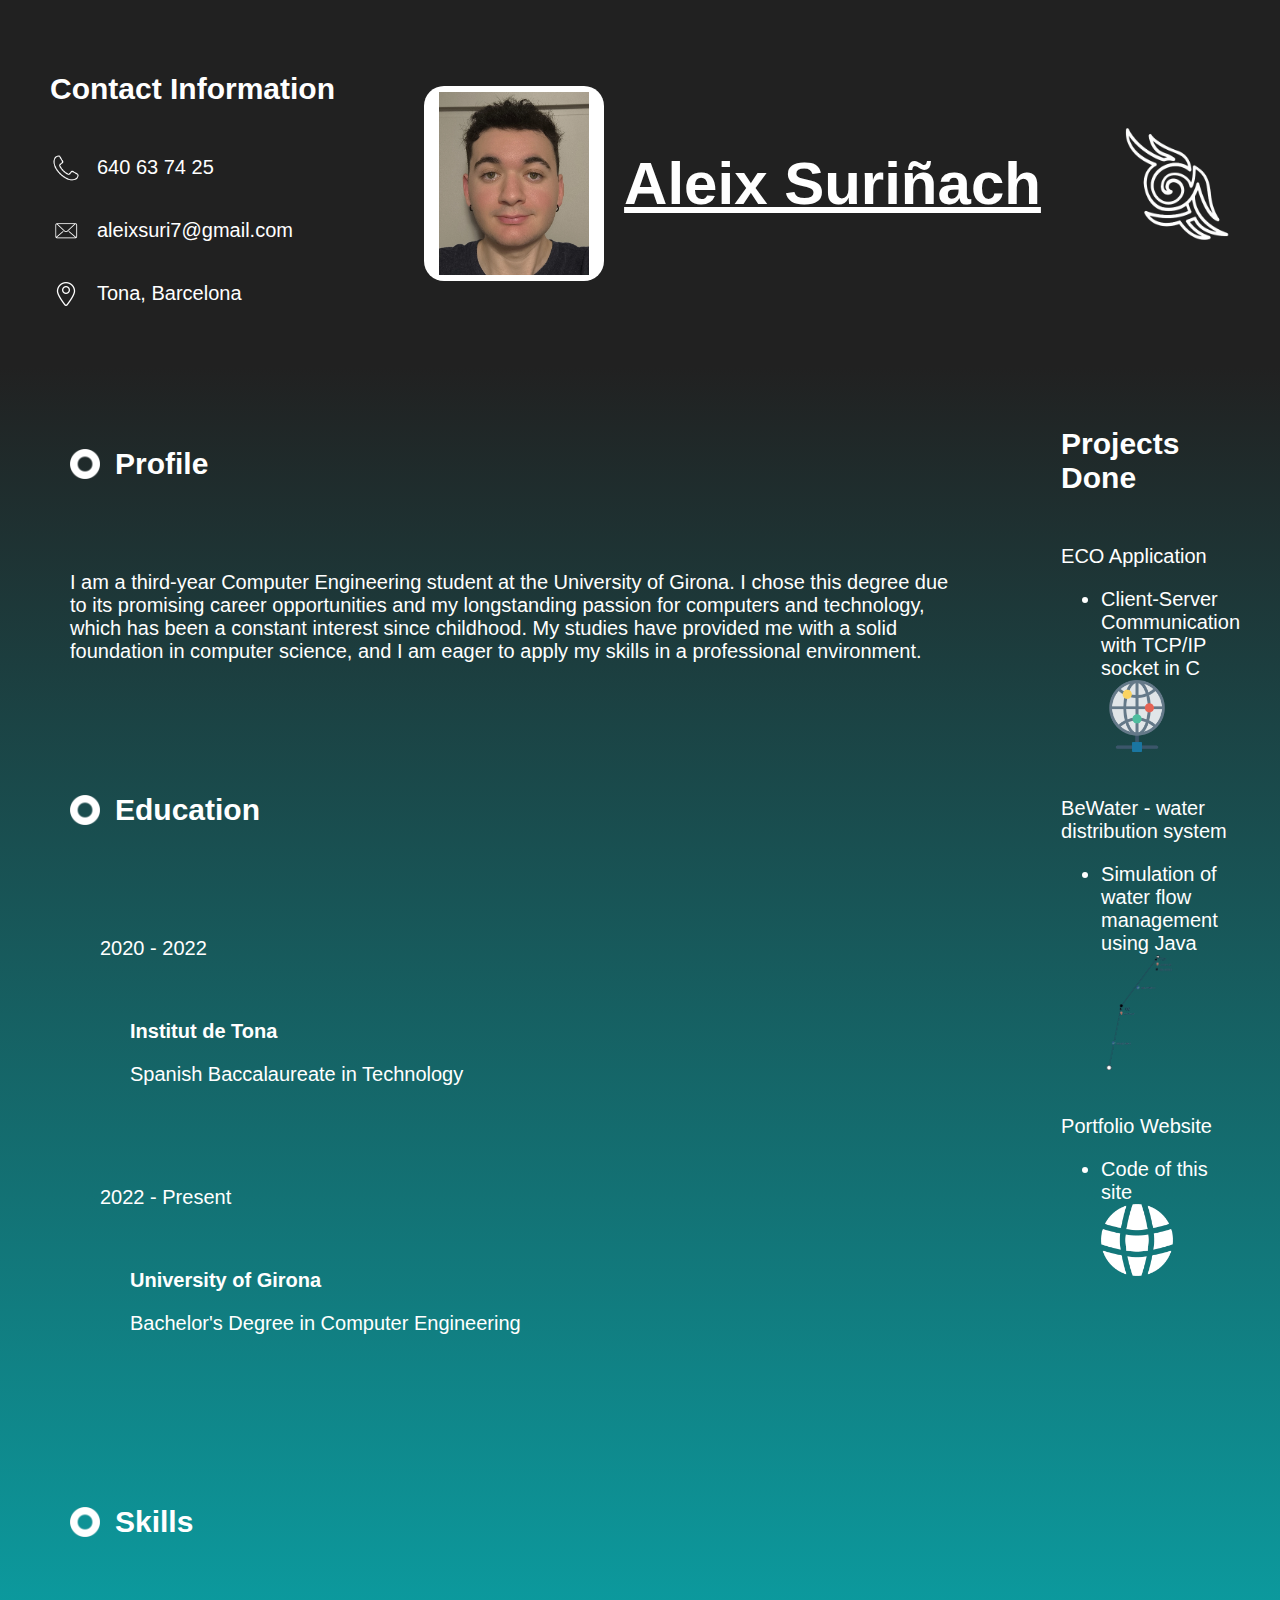
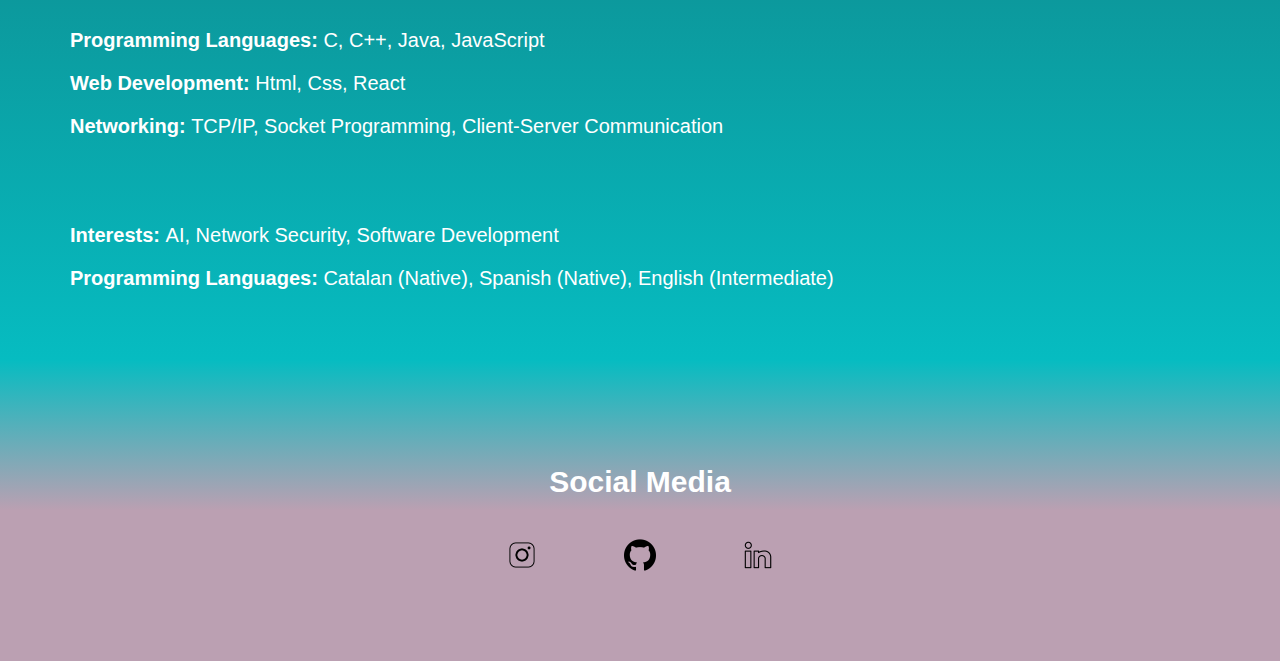
==== commit 9f9b578e: "new CV" ====
--- a/src/index.html
+++ b/src/index.html
@@ -30,25 +30,23 @@
         </div>
 
         <!-- Img & Name -->
-        <div>
-            <div class="prPic">
-                <div class="backgroundImg">
-                    <img id="selfie" src="img/selfie.jpg" alt="Selfie of me"> 
-                </div>
-                <p id="name">Aleix Suriñach</p>
-            </div> 
+        <div class="imgName">
+            <div class="backgroundImg">
+                <img id="selfie" src="img/selfie.jpg" alt="Selfie of me"> 
+            </div>
+            <p id="name">Aleix Suriñach</p>
         </div>
 
-        <img id="decoration" src="img/rune.png" alt="Image of a rune">
+        <div class="decoration"><img id="decoration" src="img/rune.png" alt="Image of a rune"></div>
     </header>
 
     
-    <div class="main">
+    <main>
         <!-- Container 1 (Profile, Education, Skills)-->
-        <section>
+        <section class="aboutMe">
             <!-- Profile -->
             <div>
-                <div>
+                <div class="sectionTitle">
                     <img src="img/circle.png" alt="Circle img">
                     <p class="title">Profile</p>
                 </div>
@@ -65,7 +63,7 @@
             
             <!-- Education -->
             <div>
-                <div>
+                <div class="sectionTitle">
                     <img src="img/circle.png" alt="Circle img">
                     <p class="title">Education</p>
                 </div>
@@ -91,7 +89,7 @@
         
             <!-- Skills -->
             <div>
-                <div>
+                <div class="sectionTitle">
                     <img src="img/circle.png" alt="Circle img">
                     <p class="title">Skills</p>
                 </div>
@@ -105,13 +103,12 @@
                     <p><b>Programming Languages: </b>Catalan (Native), Spanish (Native), English (Intermediate)</p> 
                 </div>
             </div>
-        
         </section>
     
         <!-- Container 2 (Projects)-->
-        <section>
+        <section class="projects">
+            <p class="title">Projects Done</p>
             <div>
-                <p class="title">Projects Done</p>
                 <p>ECO Application</p>
                 <ul>
                     <li>Client-Server Communication with TCP/IP socket in C</li>
@@ -141,23 +138,25 @@
                 </ul>
             </div>
         </section>
-    </div>
+    </main>
     
     <!-- Social Media -->
     <footer>
-        <p class="title">Social Media</p>
-        
-        <div><a href="https://www.instagram.com/aleixsuri_/" target="_blank">
-            <img src="img/igIconB.png" alt="Instagram Icon">
-        </a></div>
-        
-        <div><a href="https://github.com/AleixSuri" target="_blank">
-            <img src="img/githubIconB.png" alt="GitHub Icon">
-        </a></div>
-        
-        <div><a href="https://www.linkedin.com/in/aleix-suriñach-cobos-a719021a8/" target="_blank">
-            <img src="img/linkedinIconB.png" alt="Linkedin Icon">
-        </a></div>
+        <div class="socialMedia">
+            <p class="title">Social Media</p>
+            
+            <div><a href="https://www.instagram.com/aleixsuri_/" target="_blank">
+                <img src="img/igIconB.png" alt="Instagram Icon">
+            </a></div>
+            
+            <div><a href="https://github.com/AleixSuri" target="_blank">
+                <img src="img/githubIconB.png" alt="GitHub Icon">
+            </a></div>
+            
+            <div><a href="https://www.linkedin.com/in/aleix-suriñach-cobos-a719021a8/" target="_blank">
+                <img src="img/linkedinIconB.png" alt="Linkedin Icon">
+            </a></div>
+        </div>
     </footer>
 </body>
 </html>--- a/src/style.css
+++ b/src/style.css
@@ -15,24 +15,17 @@
 #name{
     font-size: 60px;
     font-weight: bold;
-}
-
-#decoration{
-    width: 120px;
+    text-decoration: underline;
 }
 
 header{
     background-color: #212121;
 }
 
-.main{
-    background: linear-gradient(#212121, #06bcc1);
+main{
+    background: linear-gradient(to bottom, #212121, #06bcc1);
 }
 
 footer{
-    background: linear-gradient(#06bcc1, #BBA0B2 50%);
+    background: linear-gradient(to bottom, #06bcc1, #BBA0B2 50%);
 }
-
-body img{
-    width: 10px;
-}--- a/src/elements.css
+++ b/src/elements.css
@@ -1,9 +1,162 @@
 /* Elements settings */
 
+body{
+    display: flex;
+    flex-direction: column;
+}
+
 /* ----------------- 
-   ¿¿¿¿
+   Header
 ----------------- */
+header{
+    padding: 32px 40px;
+    display: flex;
+    flex-direction: row;
+    justify-content: space-between;
+}
+        /* ----------------- 
+            Contact Information
+        ----------------- */
+.contactInfo{
+    display: flex;
+    flex-direction: column;
+    padding: 10px;
+}
+
+.contactInfo div{
+    display: flex;
+    align-items: center;
+    transition: transform 0.6s;
+}
+
+.contactInfo div:hover{
+    transform: scale(1.2);
+    margin-left: 40px;
+}
+
+.contactInfo img{
+    width: 32px;
+    height: 32px;
+    margin-right: 15px;
+}
+
+        /* ----------------- 
+            Img & Name
+        ----------------- */
+.imgName{
+    display: flex;
+    flex-direction: row;    
+    align-items: center;
+}
+    
+.backgroundImg{
+    width: fit-content;
+    height: fit-content;
+    background-color: white;
+    border-radius: 20px;
+    display: flex;
+    align-items: center;
+    justify-content: center;
+    overflow: hidden;
+    padding: 6px 15px;
+    margin-right: 20px;
+}
 
 #selfie{
     width: 150px;
+}
+
+
+        /* ----------------- 
+            Decoration
+        ----------------- */
+.decoration{
+    display: flex;
+    align-items: center;
+}
+
+#decoration{
+    width: 120px;
+    height: 120px;
+    transform: scaleX(-1);
+    transition: transform 1.5s;
+}
+
+#decoration:hover{
+    transform: rotate(180deg); 
+}
+
+
+/* ----------------- 
+   Main
+----------------- */
+main{
+    display: flex;
+    flex-direction: row;
+}
+
+
+        /* ----------------- 
+            About Me
+        ----------------- */
+.sectionTitle{
+    display: flex;
+    align-items: center;
+}
+
+.sectionTitle img{
+    margin-right: 15px;
+    width: 30px;
+    height: 30px;
+}
+
+.aboutMe{
+    margin: 10px;
+    display: flex;
+    flex-direction: column;
+}
+
+.aboutMe div{
+    padding: 20px 30px;
+}
+
+
+        /* ----------------- 
+            Projects
+        ----------------- */
+.projects{
+    margin: 10px;
+    padding: 20px 30px;
+    display: flex;
+    flex-direction: column;
+}
+
+.projects img{
+    width: 72px;
+}
+    
+
+/* ----------------- 
+   Footer
+----------------- */
+footer{
+    padding: 75px;
+}
+
+.socialMedia{
+    text-align: center;
+}
+
+.socialMedia div{
+    display: inline-block;
+    margin: 10px 40px;
+    transition: transform 0.4s;
+}
+
+.socialMedia img{
+    width: 32px;
+}
+
+.socialMedia img:hover{
+    transform: scale(1.5);
 }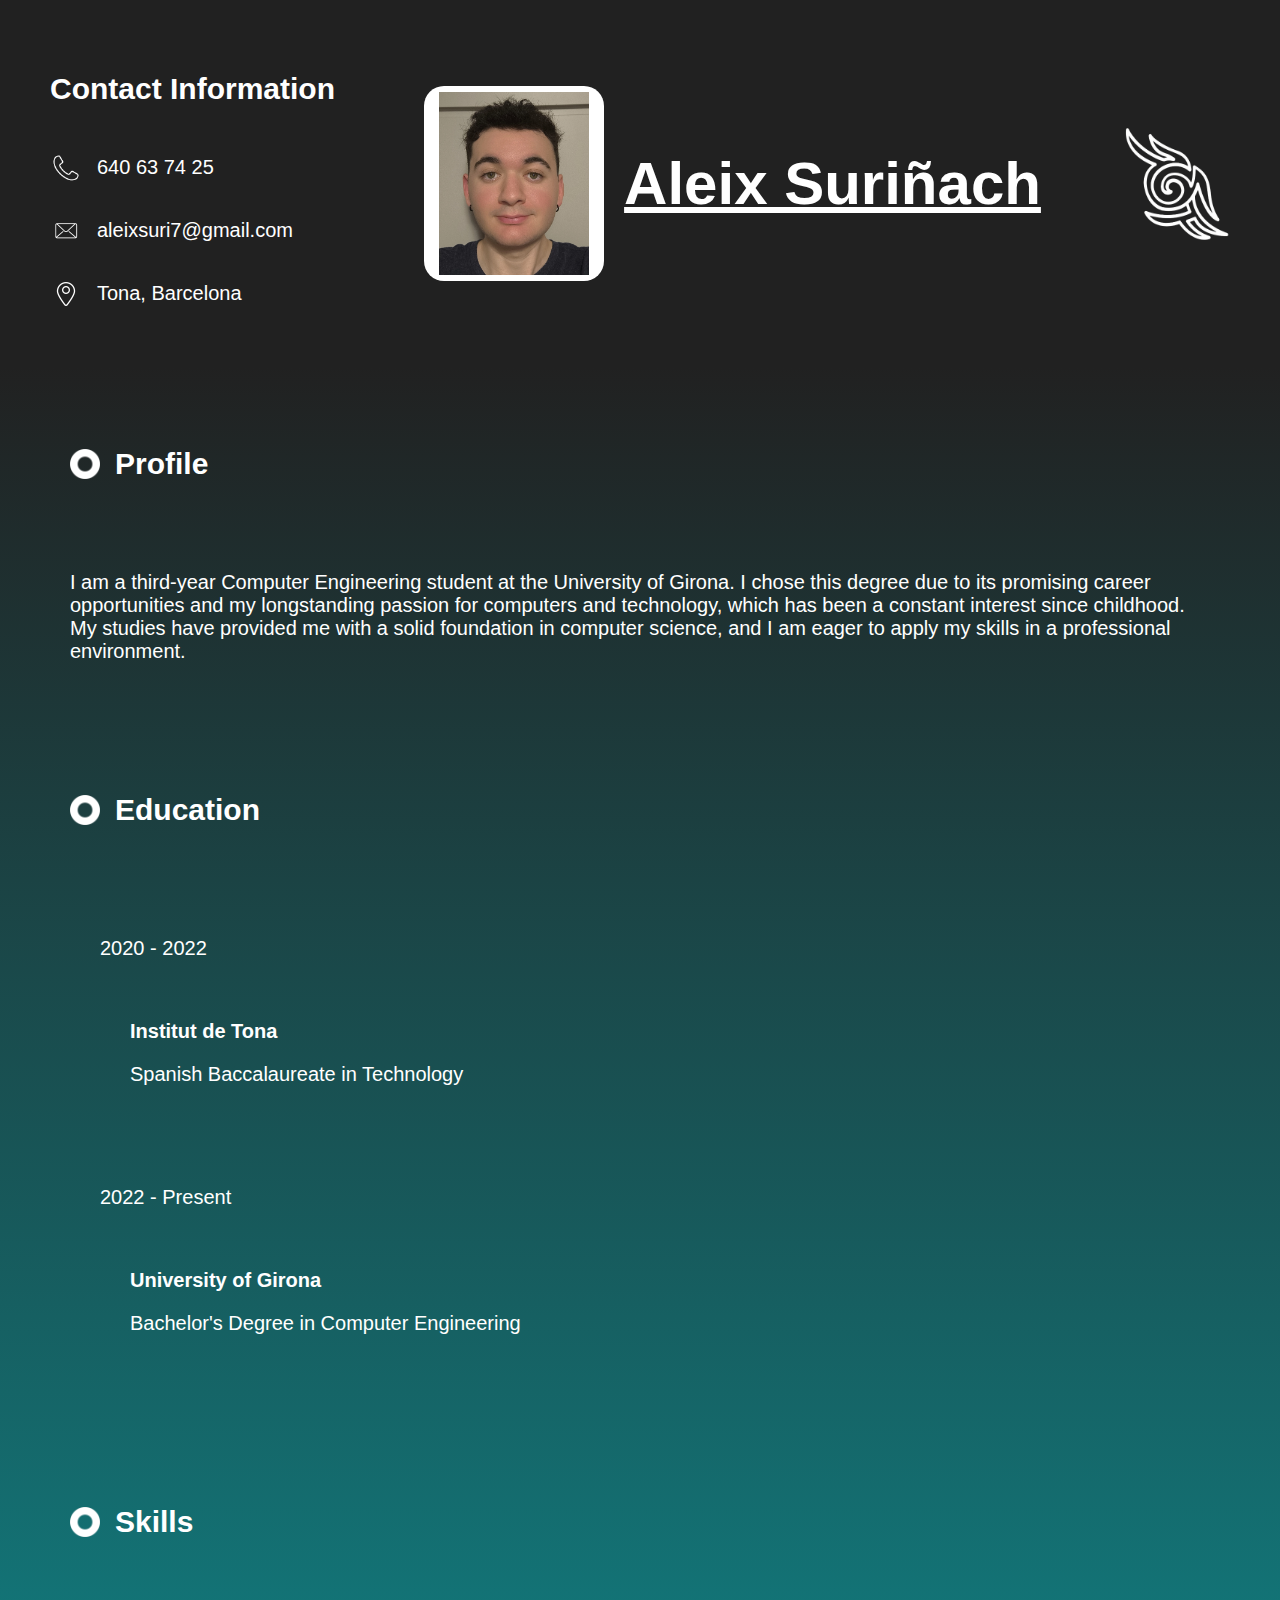
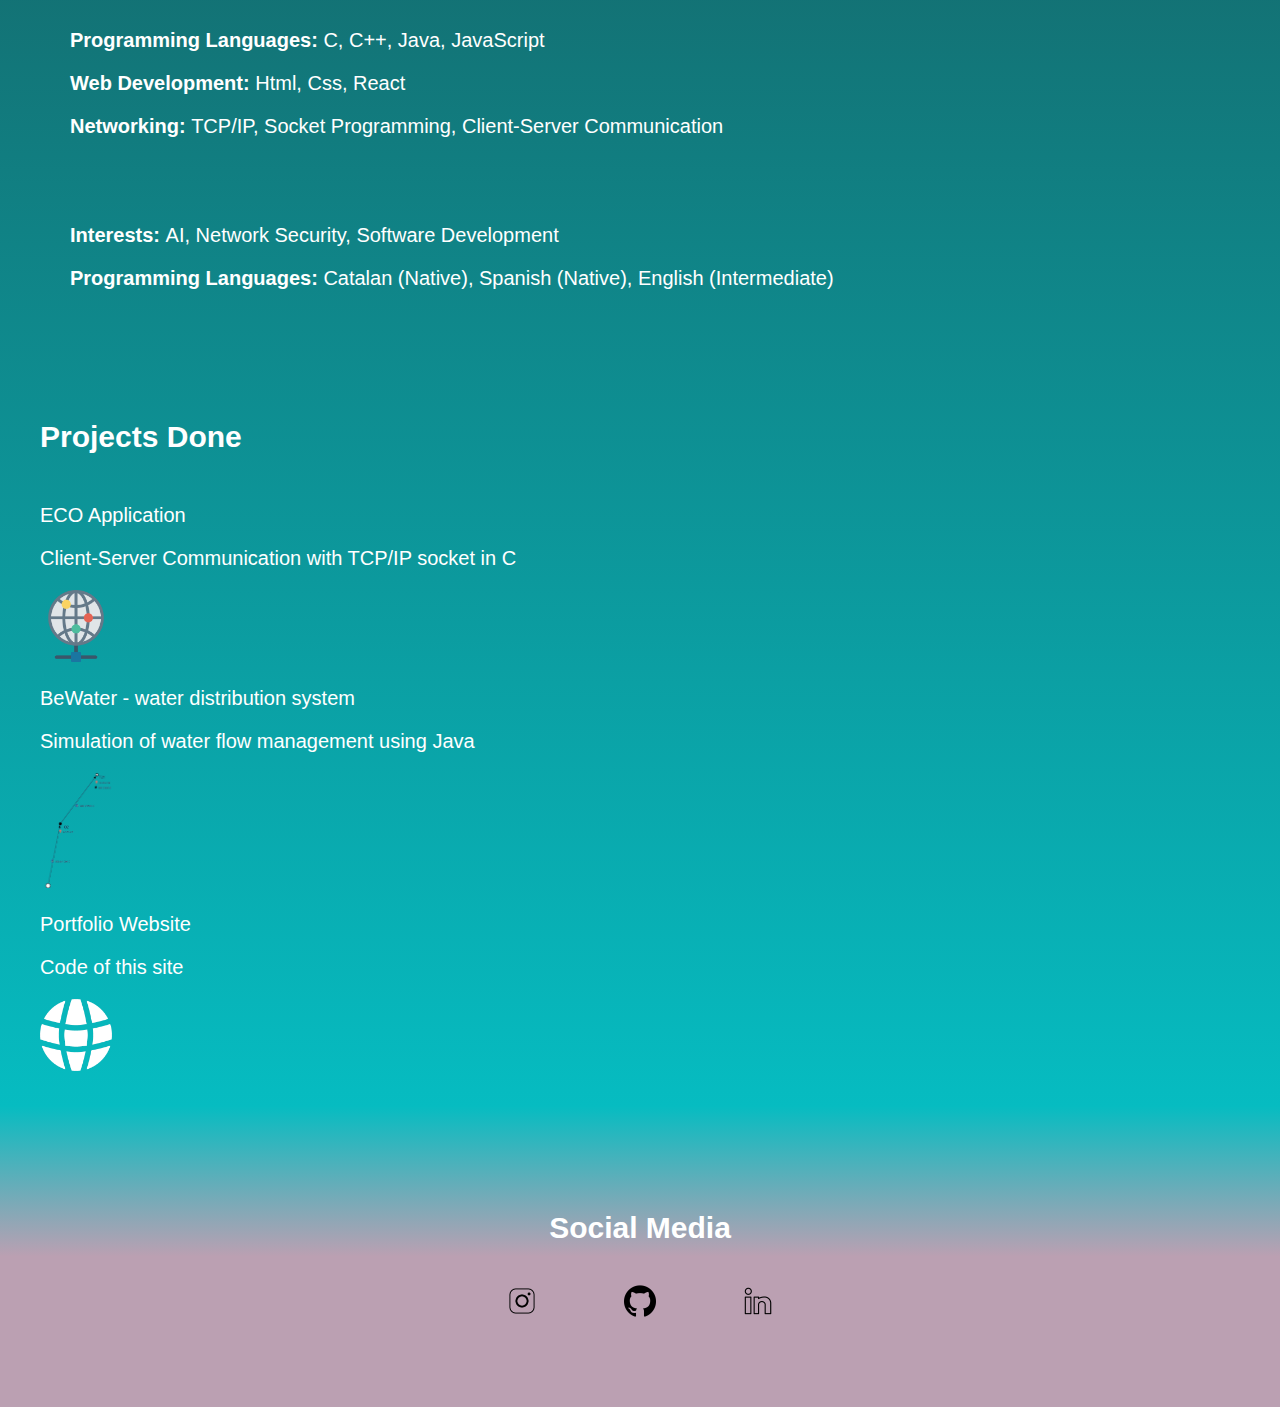
==== commit 28a1bce1: "ok" ====
--- a/src/index.html
+++ b/src/index.html
@@ -107,36 +107,37 @@
     
         <!-- Container 2 (Projects)-->
         <section class="projects">
-            <p class="title">Projects Done</p>
             <div>
-                <p>ECO Application</p>
-                <ul>
-                    <li>Client-Server Communication with TCP/IP socket in C</li>
+                <p class="title">Projects Done</p>
+            </div>
+            <section>
+                <div>
+                    <p>ECO Application</p>
+                    <p>Client-Server Communication with TCP/IP socket in C</p>
                     <a href="https://github.com/AleixSuri/ECO-Application" target="_blank">
                         <img src="img/xarxaInternet.png" alt="Internet Web Img">
                     </a>    
                 </ul>
-            </div>
-            
-            <div>
-                <p>BeWater - water distribution system</p>
-                <ul>
-                    <li>Simulation of water flow management using Java</li>
-                    <a href="https://github.com/AleixSuri/Water-Distribution-System" target="_blank">
-                        <img src="img/xarxaAigua.png" alt="Distribution Diagram">
-                    </a>
+                </div>
+                
+                <div>
+                    <p>BeWater - water distribution system</p>
+                    <p>Simulation of water flow management using Java</p>
+                        <a href="https://github.com/AleixSuri/Water-Distribution-System" target="_blank">
+                            <img src="img/xarxaAigua.png" alt="Distribution Diagram">
+                        </a>
                     </ul>
                 </div>
-            
-            <div>
-                <p>Portfolio Website</p>
-                <ul>
-                    <li>Code of this site</li>
-                    <a href="https://github.com/AleixSuri/CV_Website" target="_blank">
-                        <img src="img/website.png" alt="Website Icon">
-                    </a>
-                </ul>
-            </div>
+                
+                <div>
+                    <p>Portfolio Website</p>
+                    <p>Code of this site</p>
+                        <a href="https://github.com/AleixSuri/CV_Website" target="_blank">
+                            <img src="img/website.png" alt="Website Icon">
+                        </a>
+                    </ul>
+                </div>
+            </section>
         </section>
     </main>
     
--- a/src/elements.css
+++ b/src/elements.css
@@ -92,7 +92,7 @@
 ----------------- */
 main{
     display: flex;
-    flex-direction: row;
+    flex-direction: column;
 }
 
 
